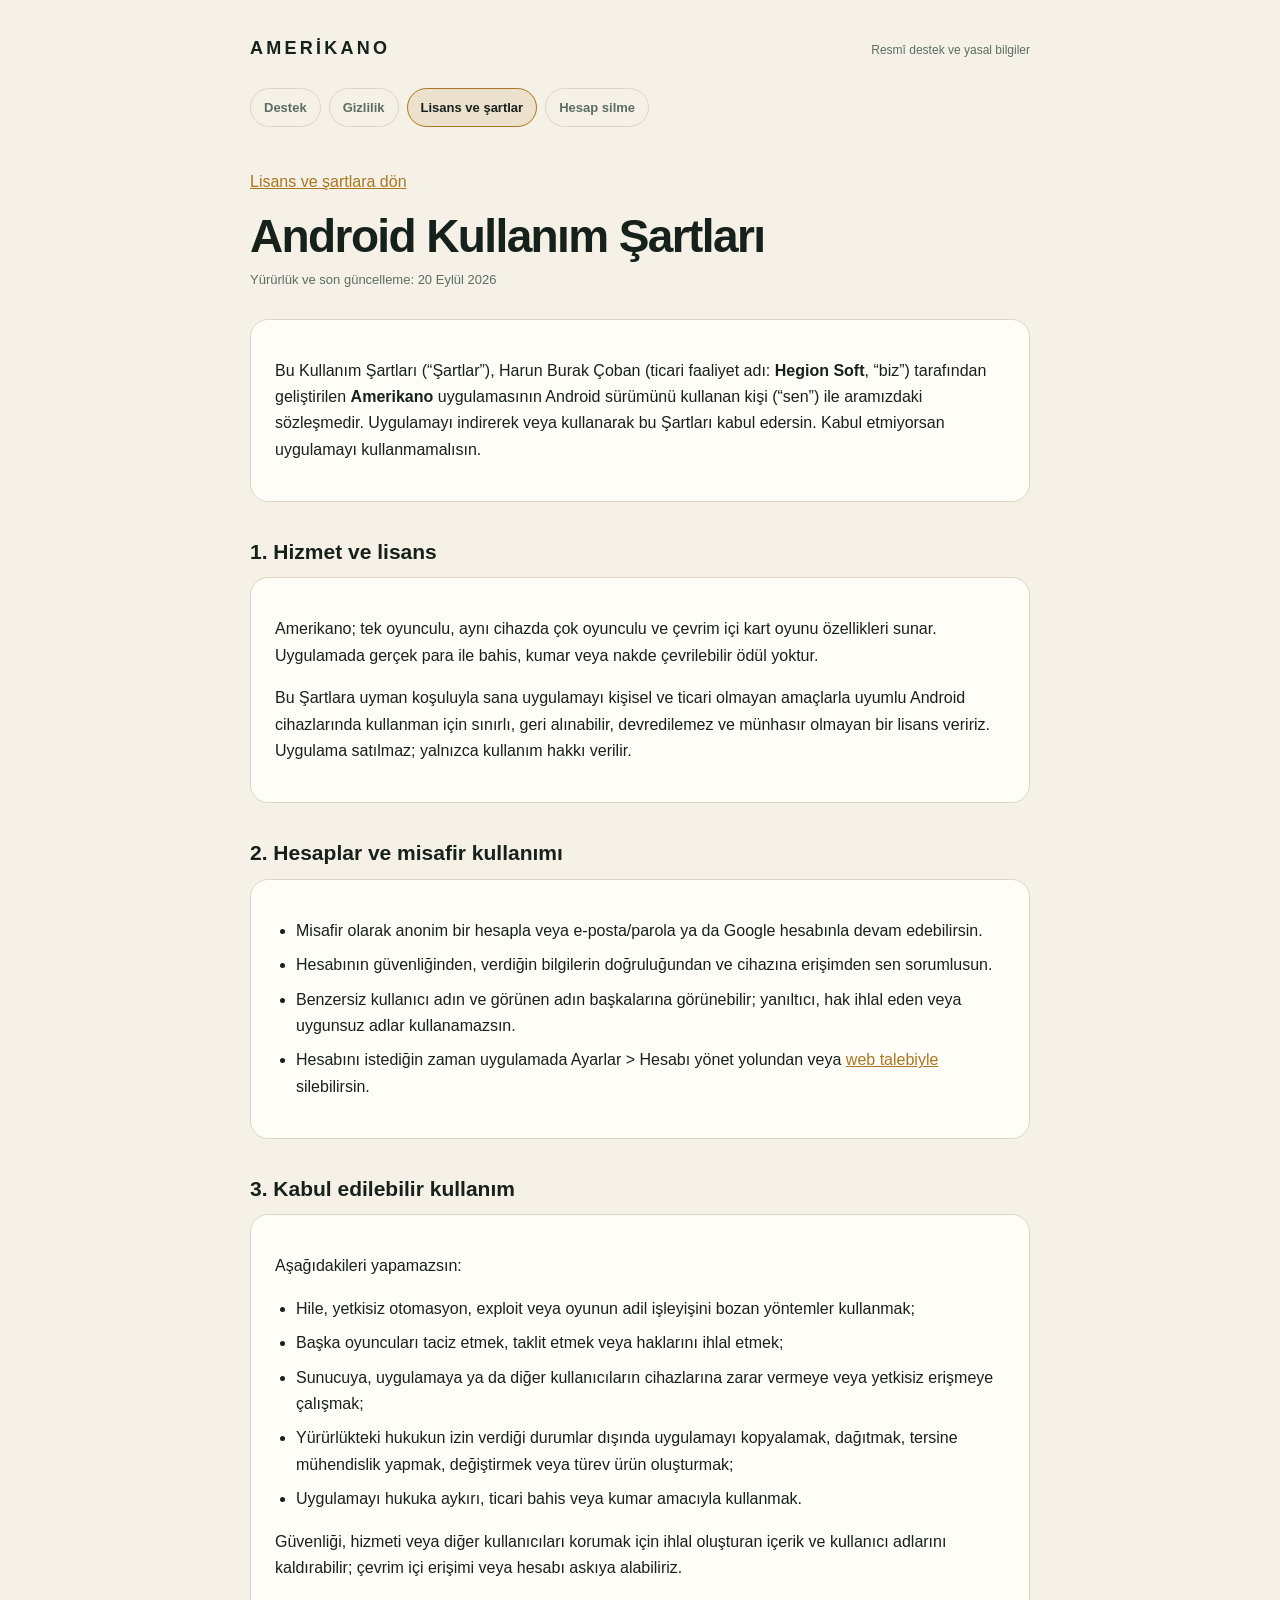
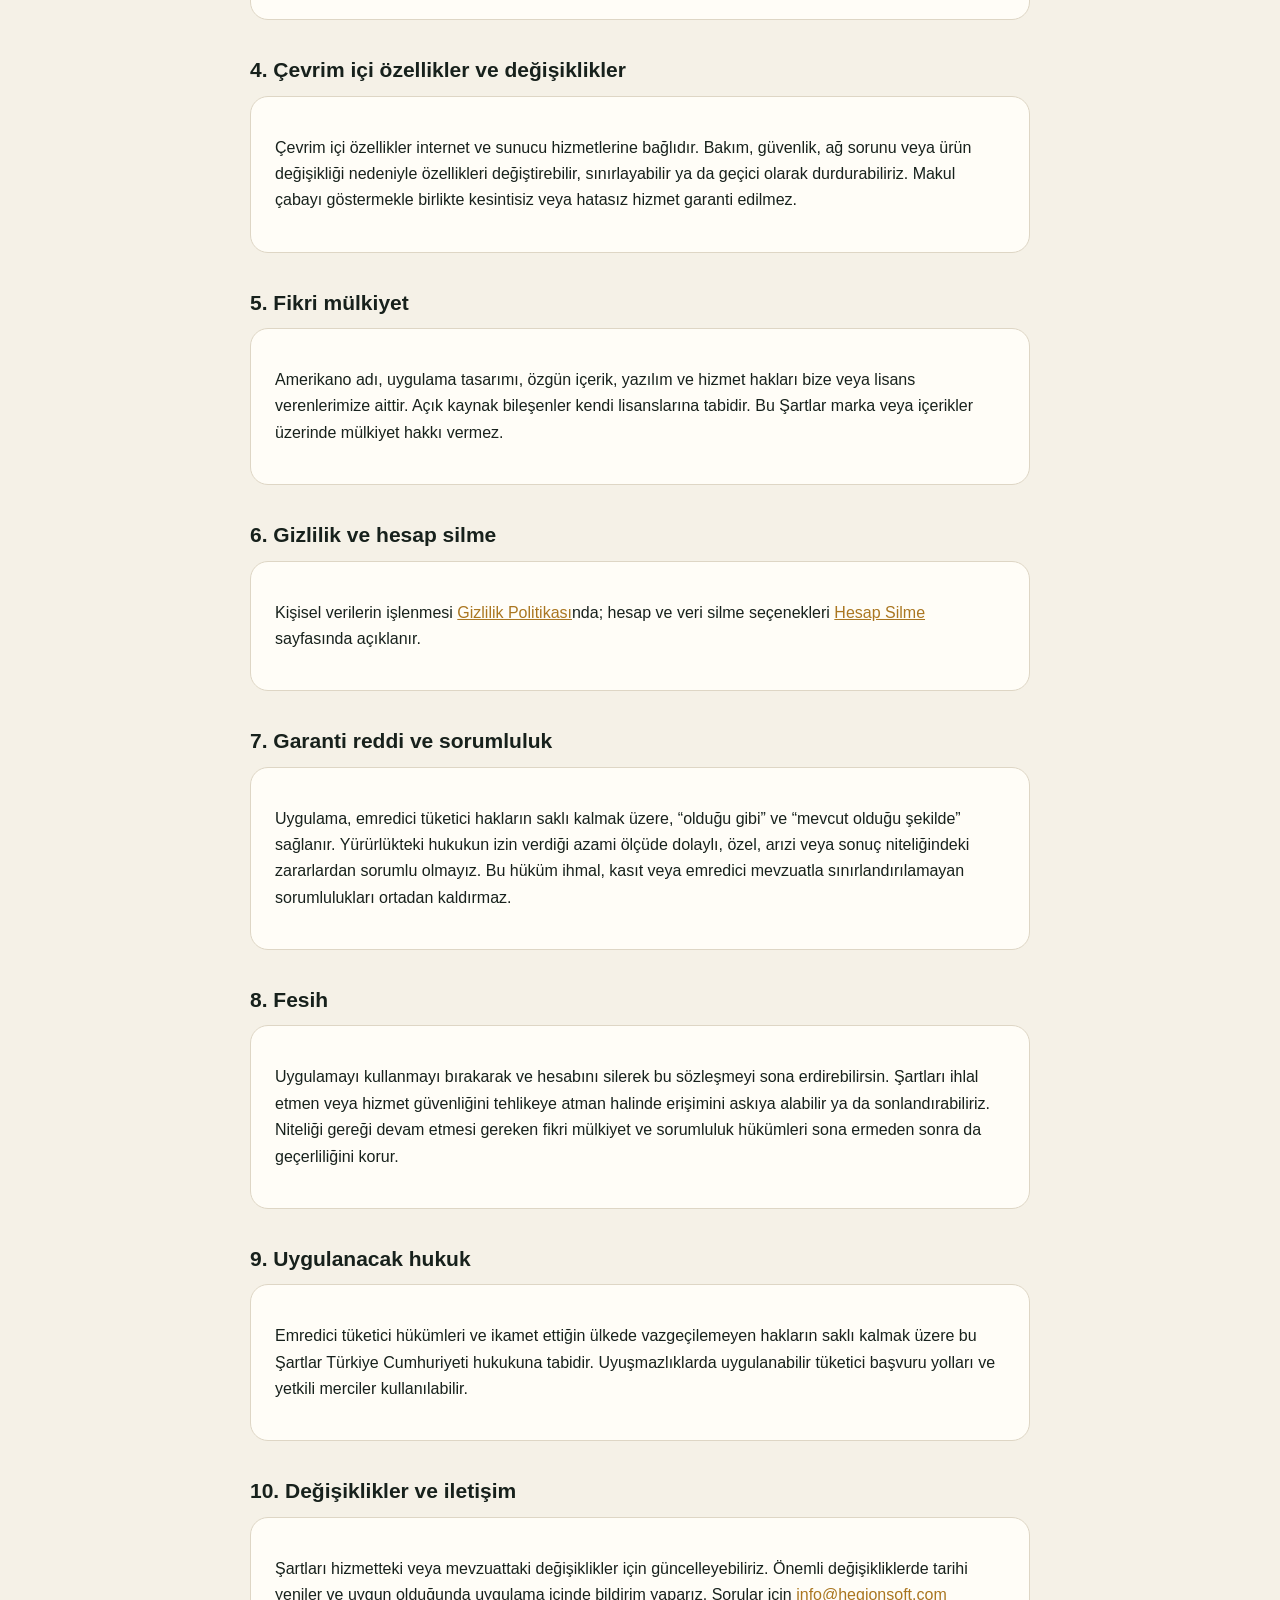
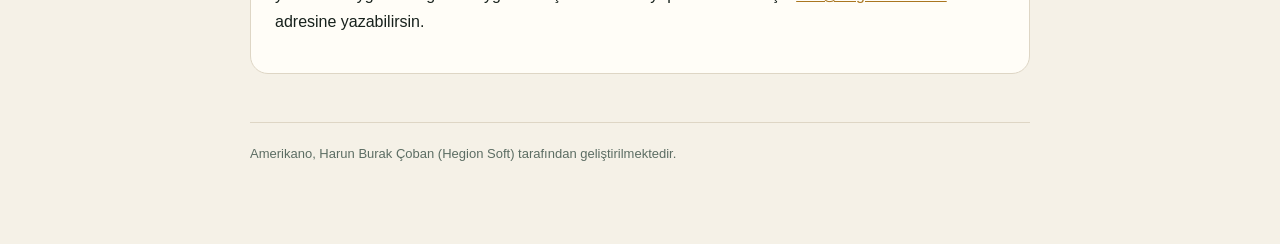
==== android-terms.html @ b2dd7286 "Add Android-specific terms" ====
<!doctype html>
<html lang="tr">
<head>
<meta charset="utf-8"><meta name="viewport" content="width=device-width, initial-scale=1">
<title>Amerikano — Android Kullanım Şartları</title><link rel="stylesheet" href="style.css">
</head>
<body><main class="wrap">
<header class="top"><a class="wordmark" href="index.html">AMERİKANO</a><span>Resmî destek ve yasal bilgiler</span></header>
<nav class="tabs">
  <a href="index.html">Destek</a>
  <a href="privacy.html">Gizlilik</a>
  <a class="active" href="terms.html">Lisans ve şartlar</a>
  <a href="delete-account.html">Hesap silme</a>
</nav>
<p><a href="terms.html">Lisans ve şartlara dön</a></p>
<h1>Android Kullanım Şartları</h1>
<p class="updated">Yürürlük ve son güncelleme: 20 Eylül 2026</p>
<section class="card">
  <p>Bu Kullanım Şartları (“Şartlar”), Harun Burak Çoban (ticari faaliyet adı: <strong>Hegion Soft</strong>, “biz”) tarafından geliştirilen <strong>Amerikano</strong> uygulamasının Android sürümünü kullanan kişi (“sen”) ile aramızdaki sözleşmedir. Uygulamayı indirerek veya kullanarak bu Şartları kabul edersin. Kabul etmiyorsan uygulamayı kullanmamalısın.</p>
</section>
<h2>1. Hizmet ve lisans</h2>
<section class="card">
  <p>Amerikano; tek oyunculu, aynı cihazda çok oyunculu ve çevrim içi kart oyunu özellikleri sunar. Uygulamada gerçek para ile bahis, kumar veya nakde çevrilebilir ödül yoktur.</p>
  <p>Bu Şartlara uyman koşuluyla sana uygulamayı kişisel ve ticari olmayan amaçlarla uyumlu Android cihazlarında kullanman için sınırlı, geri alınabilir, devredilemez ve münhasır olmayan bir lisans veririz. Uygulama satılmaz; yalnızca kullanım hakkı verilir.</p>
</section>
<h2>2. Hesaplar ve misafir kullanımı</h2>
<section class="card"><ul>
  <li>Misafir olarak anonim bir hesapla veya e-posta/parola ya da Google hesabınla devam edebilirsin.</li>
  <li>Hesabının güvenliğinden, verdiğin bilgilerin doğruluğundan ve cihazına erişimden sen sorumlusun.</li>
  <li>Benzersiz kullanıcı adın ve görünen adın başkalarına görünebilir; yanıltıcı, hak ihlal eden veya uygunsuz adlar kullanamazsın.</li>
  <li>Hesabını istediğin zaman uygulamada Ayarlar &gt; Hesabı yönet yolundan veya <a href="delete-account.html">web talebiyle</a> silebilirsin.</li>
</ul></section>
<h2>3. Kabul edilebilir kullanım</h2>
<section class="card"><p>Aşağıdakileri yapamazsın:</p><ul>
  <li>Hile, yetkisiz otomasyon, exploit veya oyunun adil işleyişini bozan yöntemler kullanmak;</li>
  <li>Başka oyuncuları taciz etmek, taklit etmek veya haklarını ihlal etmek;</li>
  <li>Sunucuya, uygulamaya ya da diğer kullanıcıların cihazlarına zarar vermeye veya yetkisiz erişmeye çalışmak;</li>
  <li>Yürürlükteki hukukun izin verdiği durumlar dışında uygulamayı kopyalamak, dağıtmak, tersine mühendislik yapmak, değiştirmek veya türev ürün oluşturmak;</li>
  <li>Uygulamayı hukuka aykırı, ticari bahis veya kumar amacıyla kullanmak.</li>
</ul><p>Güvenliği, hizmeti veya diğer kullanıcıları korumak için ihlal oluşturan içerik ve kullanıcı adlarını kaldırabilir; çevrim içi erişimi veya hesabı askıya alabiliriz.</p></section>
<h2>4. Çevrim içi özellikler ve değişiklikler</h2>
<section class="card"><p>Çevrim içi özellikler internet ve sunucu hizmetlerine bağlıdır. Bakım, güvenlik, ağ sorunu veya ürün değişikliği nedeniyle özellikleri değiştirebilir, sınırlayabilir ya da geçici olarak durdurabiliriz. Makul çabayı göstermekle birlikte kesintisiz veya hatasız hizmet garanti edilmez.</p></section>
<h2>5. Fikri mülkiyet</h2>
<section class="card"><p>Amerikano adı, uygulama tasarımı, özgün içerik, yazılım ve hizmet hakları bize veya lisans verenlerimize aittir. Açık kaynak bileşenler kendi lisanslarına tabidir. Bu Şartlar marka veya içerikler üzerinde mülkiyet hakkı vermez.</p></section>
<h2>6. Gizlilik ve hesap silme</h2>
<section class="card"><p>Kişisel verilerin işlenmesi <a href="privacy.html">Gizlilik Politikası</a>nda; hesap ve veri silme seçenekleri <a href="delete-account.html">Hesap Silme</a> sayfasında açıklanır.</p></section>
<h2>7. Garanti reddi ve sorumluluk</h2>
<section class="card"><p>Uygulama, emredici tüketici hakların saklı kalmak üzere, “olduğu gibi” ve “mevcut olduğu şekilde” sağlanır. Yürürlükteki hukukun izin verdiği azami ölçüde dolaylı, özel, arızi veya sonuç niteliğindeki zararlardan sorumlu olmayız. Bu hüküm ihmal, kasıt veya emredici mevzuatla sınırlandırılamayan sorumlulukları ortadan kaldırmaz.</p></section>
<h2>8. Fesih</h2>
<section class="card"><p>Uygulamayı kullanmayı bırakarak ve hesabını silerek bu sözleşmeyi sona erdirebilirsin. Şartları ihlal etmen veya hizmet güvenliğini tehlikeye atman halinde erişimini askıya alabilir ya da sonlandırabiliriz. Niteliği gereği devam etmesi gereken fikri mülkiyet ve sorumluluk hükümleri sona ermeden sonra da geçerliliğini korur.</p></section>
<h2>9. Uygulanacak hukuk</h2>
<section class="card"><p>Emredici tüketici hükümleri ve ikamet ettiğin ülkede vazgeçilemeyen hakların saklı kalmak üzere bu Şartlar Türkiye Cumhuriyeti hukukuna tabidir. Uyuşmazlıklarda uygulanabilir tüketici başvuru yolları ve yetkili merciler kullanılabilir.</p></section>
<h2>10. Değişiklikler ve iletişim</h2>
<section class="card"><p>Şartları hizmetteki veya mevzuattaki değişiklikler için güncelleyebiliriz. Önemli değişikliklerde tarihi yeniler ve uygun olduğunda uygulama içinde bildirim yaparız. Sorular için <a href="mailto:info@hegionsoft.com">info@hegionsoft.com</a> adresine yazabilirsin.</p></section>
<footer>Amerikano, Harun Burak Çoban (Hegion Soft) tarafından geliştirilmektedir.</footer>
</main></body></html>
---- style.css ----
:root {
  color-scheme: light dark;
  --bg: #f5f1e7;
  --fg: #17211c;
  --muted: #5c6d63;
  --felt: #123d2b;
  --accent: #aa7620;
  --card: #fffdf7;
  --border: #ded6c5;
  --danger: #a64048;
}
@media (prefers-color-scheme: dark) {
  :root { --bg: #0b241a; --fg: #f8f1df; --muted: #a8b9af; --accent: #e0ae52; --card: #123d2b; --border: #315744; --danger: #ef8c92; }
}
* { box-sizing: border-box; }
body { margin: 0; background: var(--bg); color: var(--fg); font-family: -apple-system, BlinkMacSystemFont, "Segoe UI", Roboto, Helvetica, Arial, sans-serif; line-height: 1.65; }
.wrap { max-width: 820px; margin: 0 auto; padding: 34px 20px 80px; }
.top { display: flex; align-items: baseline; justify-content: space-between; gap: 20px; margin-bottom: 24px; }
.top .wordmark { color: var(--fg); text-decoration: none; font-size: 18px; font-weight: 900; letter-spacing: .18em; }
.top span { color: var(--muted); font-size: 12px; }
.tabs { display: flex; flex-wrap: wrap; gap: 8px; margin-bottom: 42px; }
.tabs a { padding: 8px 13px; border-radius: 999px; border: 1px solid var(--border); color: var(--muted); text-decoration: none; font-size: 13px; font-weight: 700; }
.tabs a.active { color: var(--fg); border-color: var(--accent); background: color-mix(in srgb, var(--accent) 13%, transparent); }
h1 { font-size: clamp(30px, 6vw, 46px); line-height: 1.08; letter-spacing: -.035em; margin: 0 0 8px; }
h2 { font-size: 21px; line-height: 1.3; margin: 36px 0 12px; }
h3 { font-size: 16px; margin: 22px 0 4px; }
.updated { color: var(--muted); font-size: 13px; margin: 0 0 28px; }
.card, .hero, .notice { background: var(--card); border: 1px solid var(--border); border-radius: 18px; padding: 22px 24px; margin-bottom: 16px; }
.hero { padding: 30px; border-color: color-mix(in srgb, var(--accent) 48%, var(--border)); }
.hero h2, .platform-grid .card h2 { margin-top: 3px; }
.kicker { color: var(--accent); font-size: 10px; font-weight: 900; letter-spacing: .18em; margin: 0 0 7px; }
.grid, .platform-grid { display: grid; grid-template-columns: repeat(3, 1fr); gap: 12px; }
.platform-grid { grid-template-columns: repeat(2, 1fr); }
.link-card { display: flex; flex-direction: column; gap: 5px; padding: 18px; border: 1px solid var(--border); border-radius: 15px; color: var(--fg); text-decoration: none; background: var(--card); }
.link-card span, .small { color: var(--muted); font-size: 12px; }
.button { display: inline-block; margin-top: 8px; padding: 11px 15px; border-radius: 11px; background: var(--accent); color: #152218; text-decoration: none; font-size: 13px; font-weight: 900; }
.button.secondary { background: var(--felt); color: #f8f1df; }
.danger { border-color: color-mix(in srgb, var(--danger) 55%, var(--border)); }
.danger-button { background: var(--danger); color: #fff; }
ul { padding-left: 21px; }
li { margin-bottom: 8px; }
a { color: var(--accent); }
footer { margin-top: 48px; padding-top: 20px; border-top: 1px solid var(--border); color: var(--muted); font-size: 13px; }
.table-wrap { overflow-x: auto; padding: 8px; }
table { width: 100%; min-width: 660px; border-collapse: collapse; font-size: 13px; }
th, td { text-align: left; padding: 12px; border-bottom: 1px solid var(--border); vertical-align: top; }
th { color: var(--muted); font-weight: 800; }
@media (max-width: 640px) {
  .wrap { padding-top: 24px; }
  .top { align-items: flex-start; flex-direction: column; gap: 4px; }
  .tabs { margin-bottom: 32px; }
  .grid, .platform-grid { grid-template-columns: 1fr; }
  .hero, .card, .notice { padding: 19px; }
}
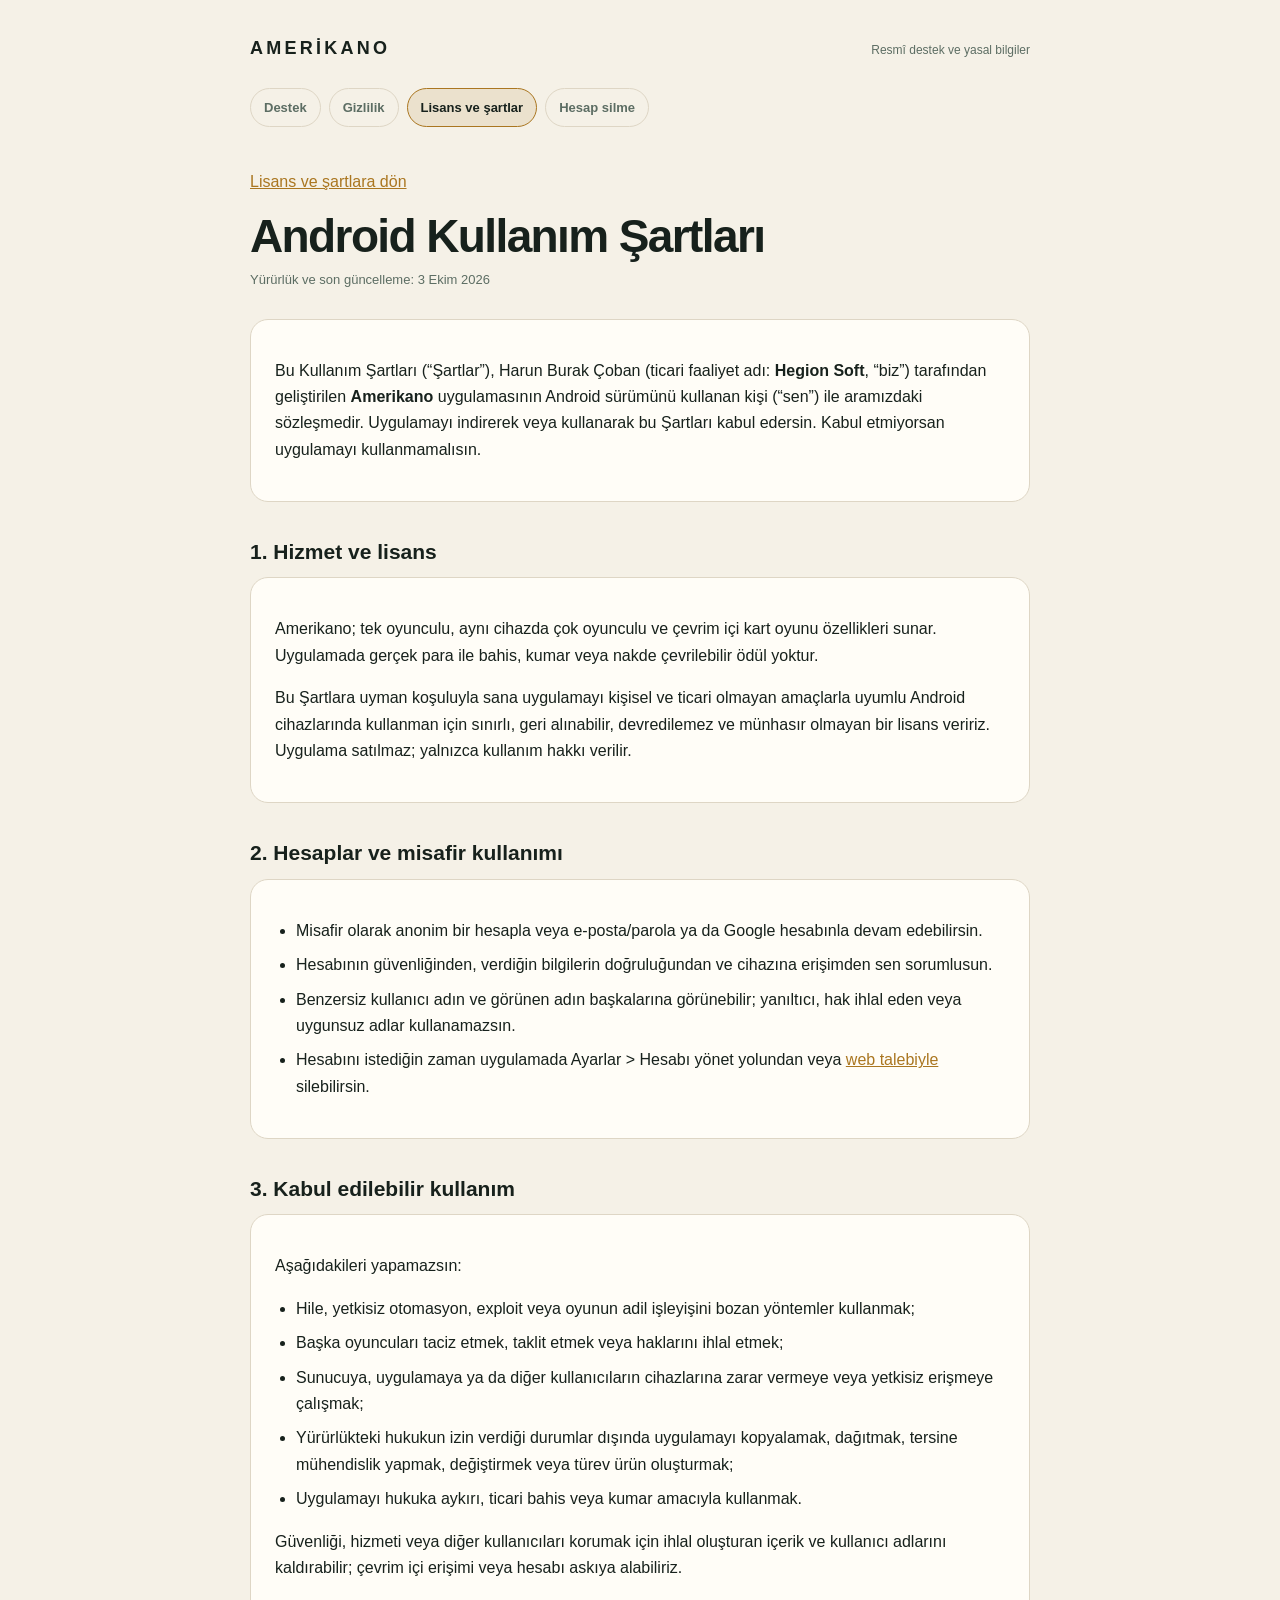
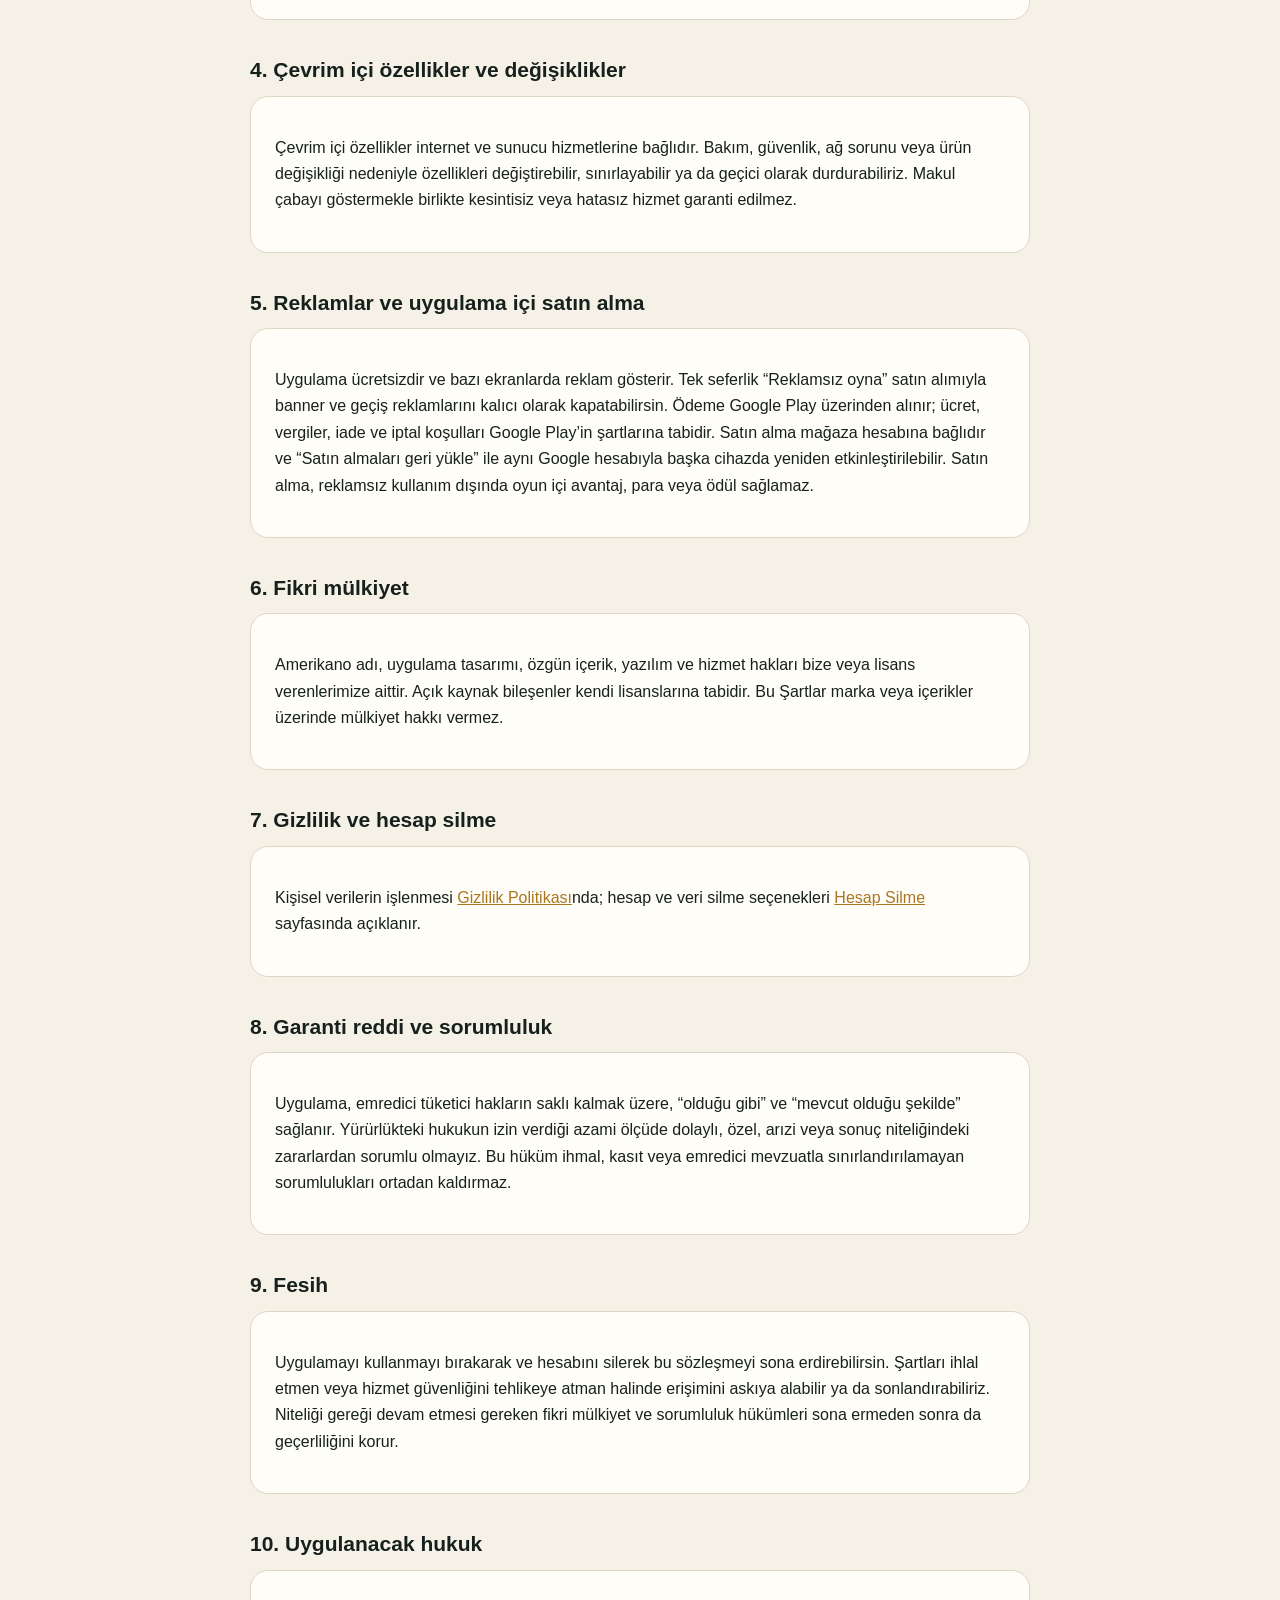
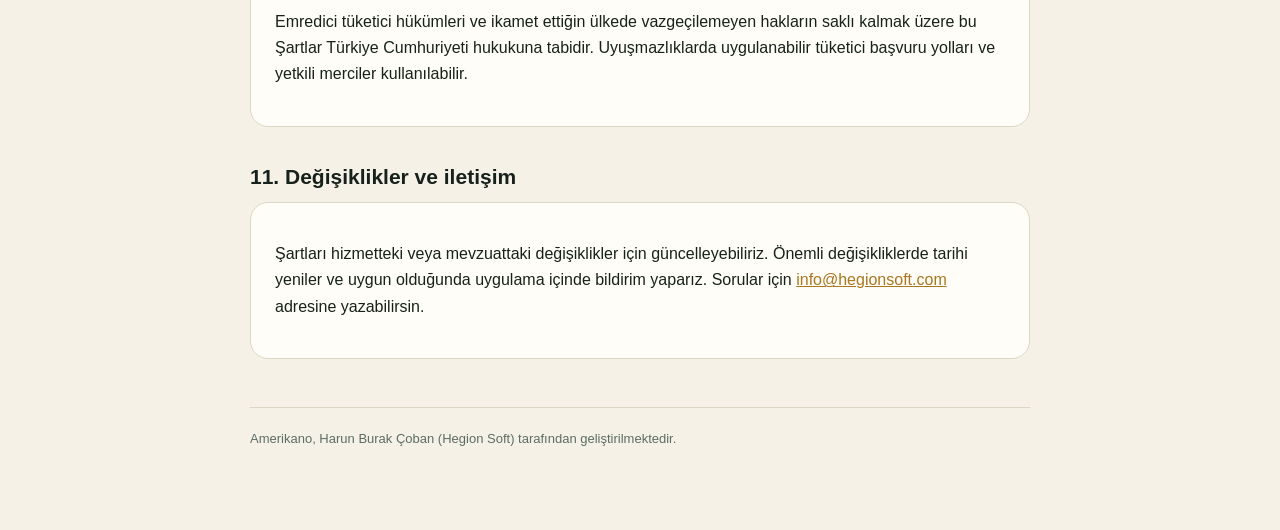
==== commit 2841e6c3: "Disclose RevenueCat purchases, quick reactions and purchase-record retention; add Android purchase t" ====
--- a/android-terms.html
+++ b/android-terms.html
@@ -14,7 +14,7 @@
 </nav>
 <p><a href="terms.html">Lisans ve şartlara dön</a></p>
 <h1>Android Kullanım Şartları</h1>
-<p class="updated">Yürürlük ve son güncelleme: 20 Eylül 2026</p>
+<p class="updated">Yürürlük ve son güncelleme: 3 Ekim 2026</p>
 <section class="card">
   <p>Bu Kullanım Şartları (“Şartlar”), Harun Burak Çoban (ticari faaliyet adı: <strong>Hegion Soft</strong>, “biz”) tarafından geliştirilen <strong>Amerikano</strong> uygulamasının Android sürümünü kullanan kişi (“sen”) ile aramızdaki sözleşmedir. Uygulamayı indirerek veya kullanarak bu Şartları kabul edersin. Kabul etmiyorsan uygulamayı kullanmamalısın.</p>
 </section>
@@ -40,17 +40,19 @@
 </ul><p>Güvenliği, hizmeti veya diğer kullanıcıları korumak için ihlal oluşturan içerik ve kullanıcı adlarını kaldırabilir; çevrim içi erişimi veya hesabı askıya alabiliriz.</p></section>
 <h2>4. Çevrim içi özellikler ve değişiklikler</h2>
 <section class="card"><p>Çevrim içi özellikler internet ve sunucu hizmetlerine bağlıdır. Bakım, güvenlik, ağ sorunu veya ürün değişikliği nedeniyle özellikleri değiştirebilir, sınırlayabilir ya da geçici olarak durdurabiliriz. Makul çabayı göstermekle birlikte kesintisiz veya hatasız hizmet garanti edilmez.</p></section>
-<h2>5. Fikri mülkiyet</h2>
+<h2>5. Reklamlar ve uygulama içi satın alma</h2>
+<section class="card"><p>Uygulama ücretsizdir ve bazı ekranlarda reklam gösterir. Tek seferlik “Reklamsız oyna” satın alımıyla banner ve geçiş reklamlarını kalıcı olarak kapatabilirsin. Ödeme Google Play üzerinden alınır; ücret, vergiler, iade ve iptal koşulları Google Play’in şartlarına tabidir. Satın alma mağaza hesabına bağlıdır ve “Satın almaları geri yükle” ile aynı Google hesabıyla başka cihazda yeniden etkinleştirilebilir. Satın alma, reklamsız kullanım dışında oyun içi avantaj, para veya ödül sağlamaz.</p></section>
+<h2>6. Fikri mülkiyet</h2>
 <section class="card"><p>Amerikano adı, uygulama tasarımı, özgün içerik, yazılım ve hizmet hakları bize veya lisans verenlerimize aittir. Açık kaynak bileşenler kendi lisanslarına tabidir. Bu Şartlar marka veya içerikler üzerinde mülkiyet hakkı vermez.</p></section>
-<h2>6. Gizlilik ve hesap silme</h2>
+<h2>7. Gizlilik ve hesap silme</h2>
 <section class="card"><p>Kişisel verilerin işlenmesi <a href="privacy.html">Gizlilik Politikası</a>nda; hesap ve veri silme seçenekleri <a href="delete-account.html">Hesap Silme</a> sayfasında açıklanır.</p></section>
-<h2>7. Garanti reddi ve sorumluluk</h2>
+<h2>8. Garanti reddi ve sorumluluk</h2>
 <section class="card"><p>Uygulama, emredici tüketici hakların saklı kalmak üzere, “olduğu gibi” ve “mevcut olduğu şekilde” sağlanır. Yürürlükteki hukukun izin verdiği azami ölçüde dolaylı, özel, arızi veya sonuç niteliğindeki zararlardan sorumlu olmayız. Bu hüküm ihmal, kasıt veya emredici mevzuatla sınırlandırılamayan sorumlulukları ortadan kaldırmaz.</p></section>
-<h2>8. Fesih</h2>
+<h2>9. Fesih</h2>
 <section class="card"><p>Uygulamayı kullanmayı bırakarak ve hesabını silerek bu sözleşmeyi sona erdirebilirsin. Şartları ihlal etmen veya hizmet güvenliğini tehlikeye atman halinde erişimini askıya alabilir ya da sonlandırabiliriz. Niteliği gereği devam etmesi gereken fikri mülkiyet ve sorumluluk hükümleri sona ermeden sonra da geçerliliğini korur.</p></section>
-<h2>9. Uygulanacak hukuk</h2>
+<h2>10. Uygulanacak hukuk</h2>
 <section class="card"><p>Emredici tüketici hükümleri ve ikamet ettiğin ülkede vazgeçilemeyen hakların saklı kalmak üzere bu Şartlar Türkiye Cumhuriyeti hukukuna tabidir. Uyuşmazlıklarda uygulanabilir tüketici başvuru yolları ve yetkili merciler kullanılabilir.</p></section>
-<h2>10. Değişiklikler ve iletişim</h2>
+<h2>11. Değişiklikler ve iletişim</h2>
 <section class="card"><p>Şartları hizmetteki veya mevzuattaki değişiklikler için güncelleyebiliriz. Önemli değişikliklerde tarihi yeniler ve uygun olduğunda uygulama içinde bildirim yaparız. Sorular için <a href="mailto:info@hegionsoft.com">info@hegionsoft.com</a> adresine yazabilirsin.</p></section>
 <footer>Amerikano, Harun Burak Çoban (Hegion Soft) tarafından geliştirilmektedir.</footer>
 </main></body></html>
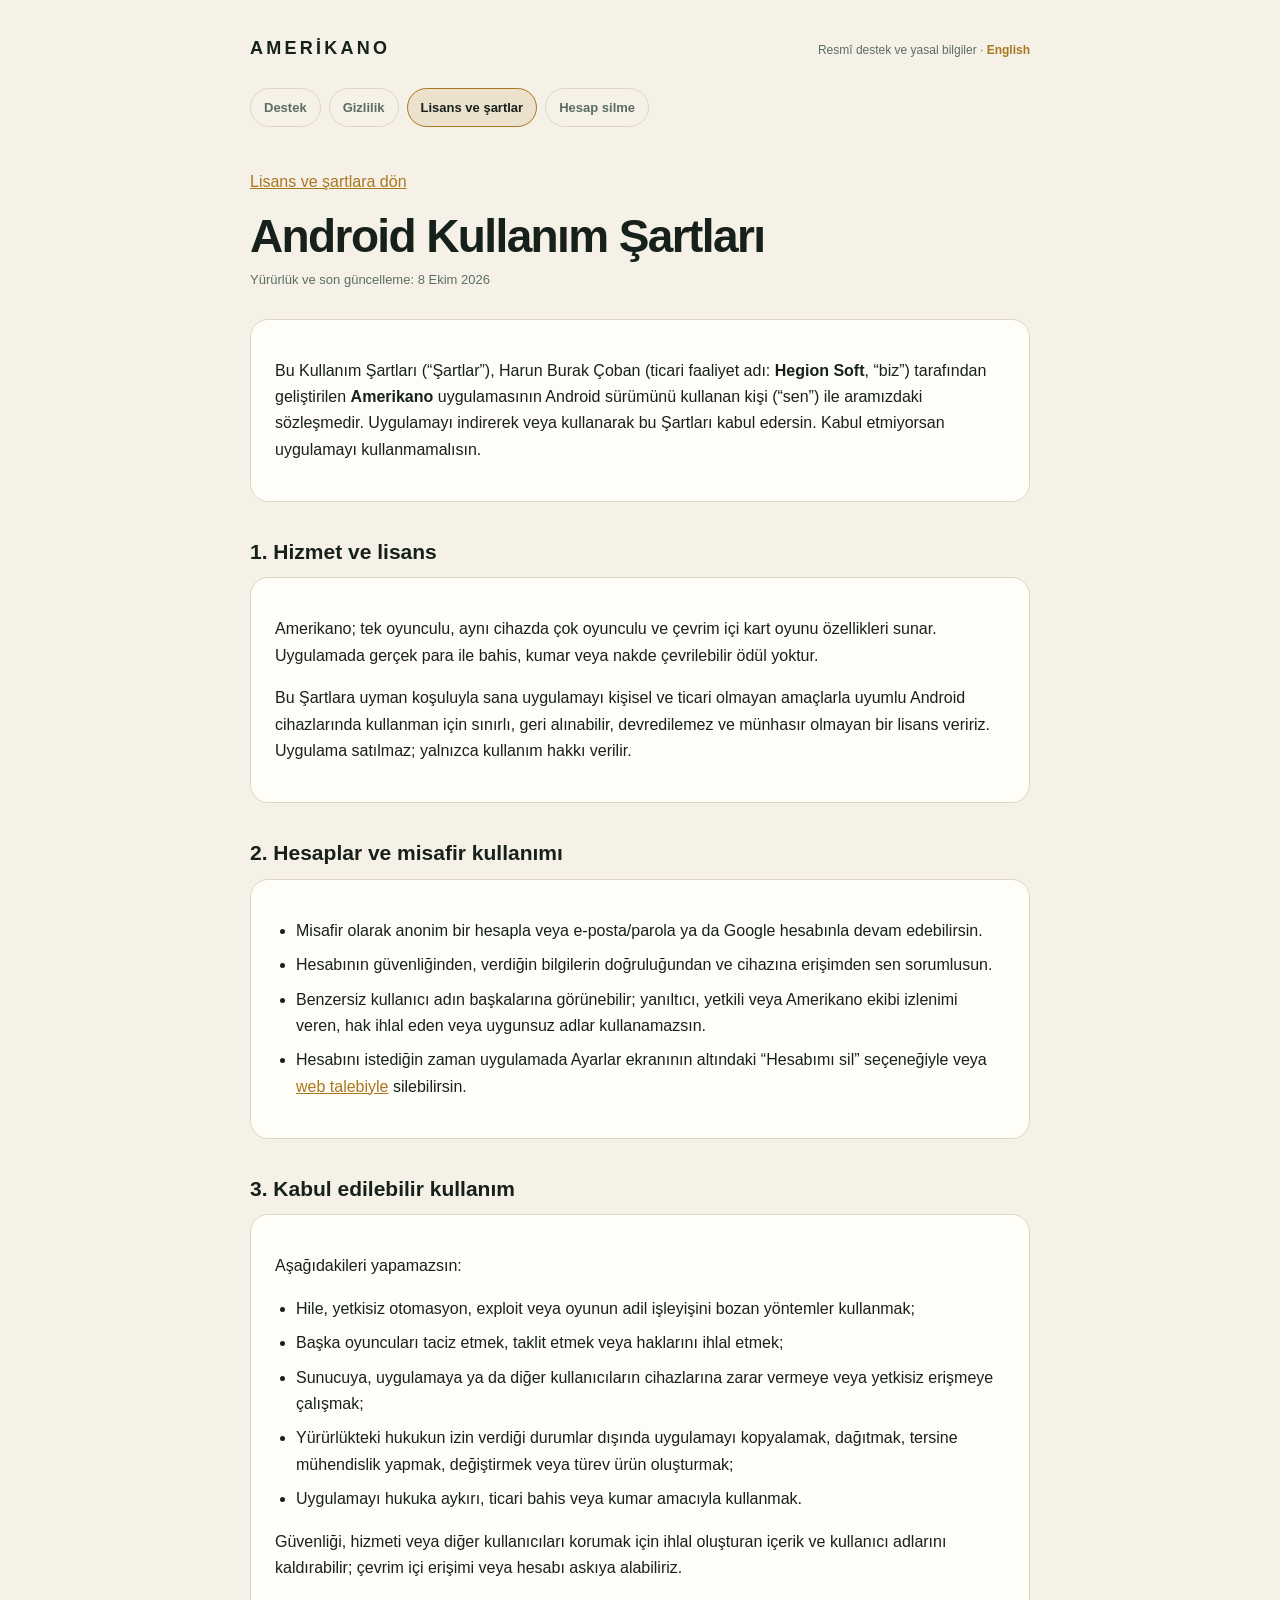
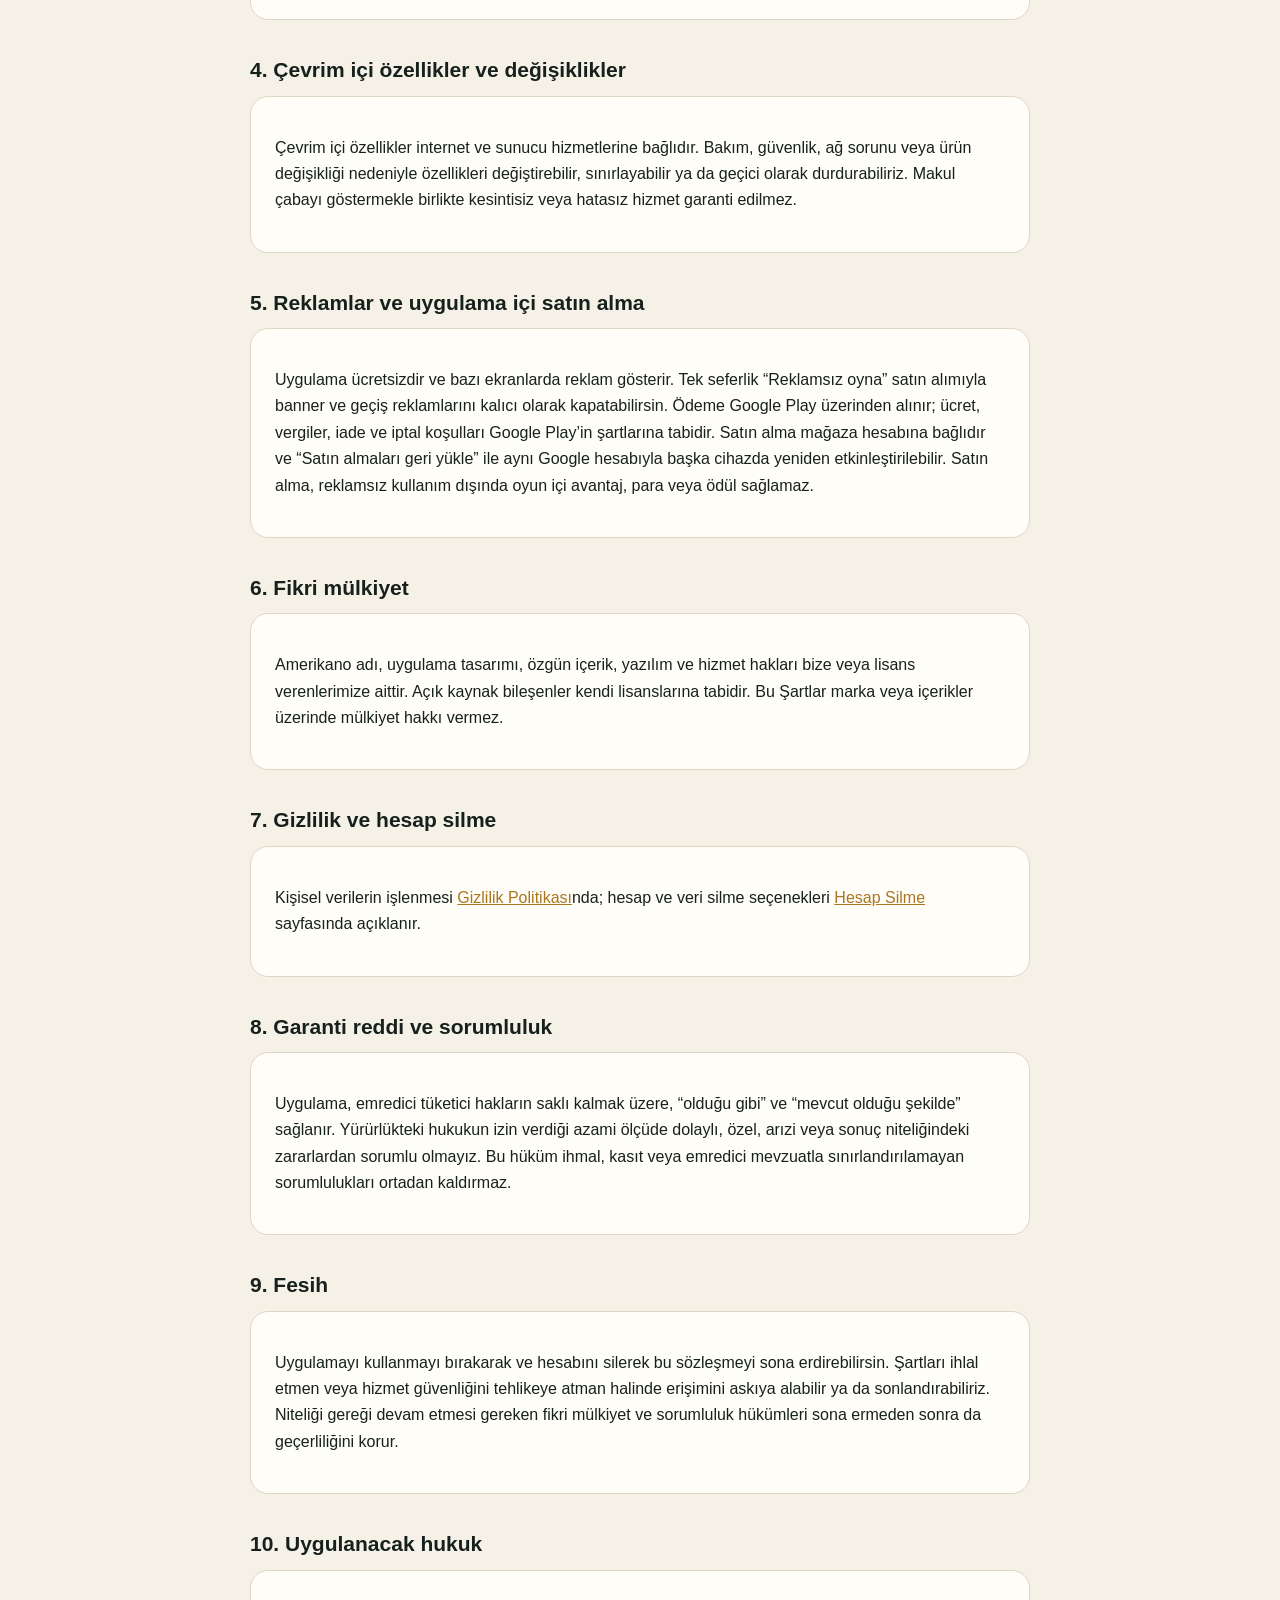
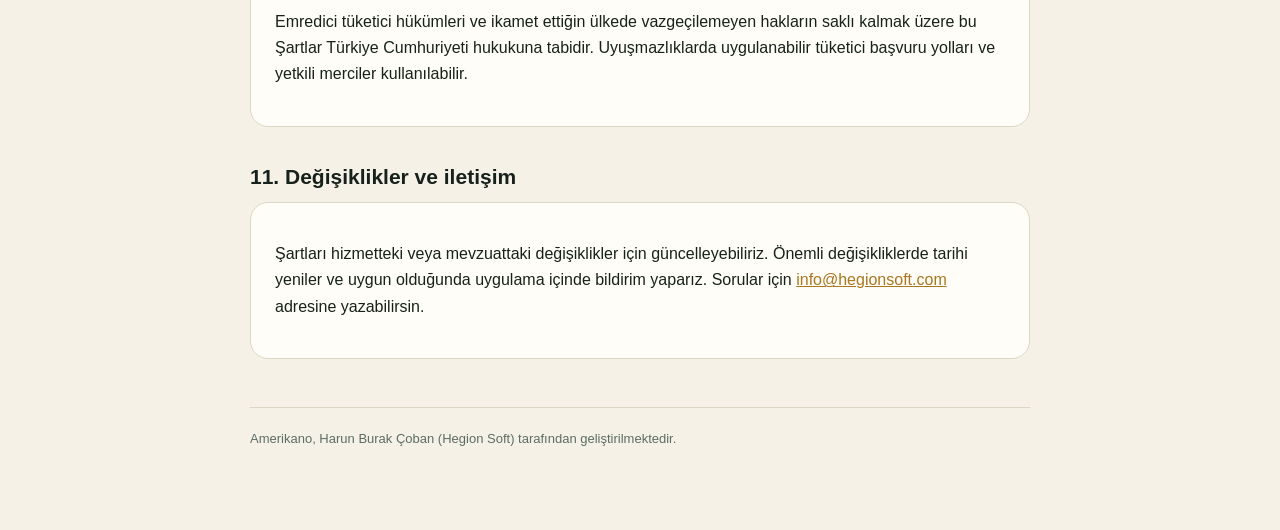
==== commit 9abf5ca8: "Add English pages and correct outdated details - English versions of every page under /en/, with a T" ====
--- a/android-terms.html
+++ b/android-terms.html
@@ -3,9 +3,10 @@
 <head>
 <meta charset="utf-8"><meta name="viewport" content="width=device-width, initial-scale=1">
 <title>Amerikano — Android Kullanım Şartları</title><link rel="stylesheet" href="style.css">
+<link rel="alternate" hreflang="tr" href="android-terms.html"><link rel="alternate" hreflang="en" href="en/android-terms.html">
 </head>
 <body><main class="wrap">
-<header class="top"><a class="wordmark" href="index.html">AMERİKANO</a><span>Resmî destek ve yasal bilgiler</span></header>
+<header class="top"><a class="wordmark" href="index.html">AMERİKANO</a><span>Resmî destek ve yasal bilgiler · <a class="lang" href="en/android-terms.html" hreflang="en" lang="en">English</a></span></header>
 <nav class="tabs">
   <a href="index.html">Destek</a>
   <a href="privacy.html">Gizlilik</a>
@@ -14,7 +15,7 @@
 </nav>
 <p><a href="terms.html">Lisans ve şartlara dön</a></p>
 <h1>Android Kullanım Şartları</h1>
-<p class="updated">Yürürlük ve son güncelleme: 3 Ekim 2026</p>
+<p class="updated">Yürürlük ve son güncelleme: 8 Ekim 2026</p>
 <section class="card">
   <p>Bu Kullanım Şartları (“Şartlar”), Harun Burak Çoban (ticari faaliyet adı: <strong>Hegion Soft</strong>, “biz”) tarafından geliştirilen <strong>Amerikano</strong> uygulamasının Android sürümünü kullanan kişi (“sen”) ile aramızdaki sözleşmedir. Uygulamayı indirerek veya kullanarak bu Şartları kabul edersin. Kabul etmiyorsan uygulamayı kullanmamalısın.</p>
 </section>
@@ -27,8 +28,8 @@
 <section class="card"><ul>
   <li>Misafir olarak anonim bir hesapla veya e-posta/parola ya da Google hesabınla devam edebilirsin.</li>
   <li>Hesabının güvenliğinden, verdiğin bilgilerin doğruluğundan ve cihazına erişimden sen sorumlusun.</li>
-  <li>Benzersiz kullanıcı adın ve görünen adın başkalarına görünebilir; yanıltıcı, hak ihlal eden veya uygunsuz adlar kullanamazsın.</li>
-  <li>Hesabını istediğin zaman uygulamada Ayarlar &gt; Hesabı yönet yolundan veya <a href="delete-account.html">web talebiyle</a> silebilirsin.</li>
+  <li>Benzersiz kullanıcı adın başkalarına görünebilir; yanıltıcı, yetkili veya Amerikano ekibi izlenimi veren, hak ihlal eden veya uygunsuz adlar kullanamazsın.</li>
+  <li>Hesabını istediğin zaman uygulamada Ayarlar ekranının altındaki “Hesabımı sil” seçeneğiyle veya <a href="delete-account.html">web talebiyle</a> silebilirsin.</li>
 </ul></section>
 <h2>3. Kabul edilebilir kullanım</h2>
 <section class="card"><p>Aşağıdakileri yapamazsın:</p><ul>
--- a/style.css
+++ b/style.css
@@ -51,4 +51,4 @@
   .tabs { margin-bottom: 32px; }
   .grid, .platform-grid { grid-template-columns: 1fr; }
   .hero, .card, .notice { padding: 19px; }
-}+}.top .lang { color: var(--accent); font-weight: 800; text-decoration: none; }
